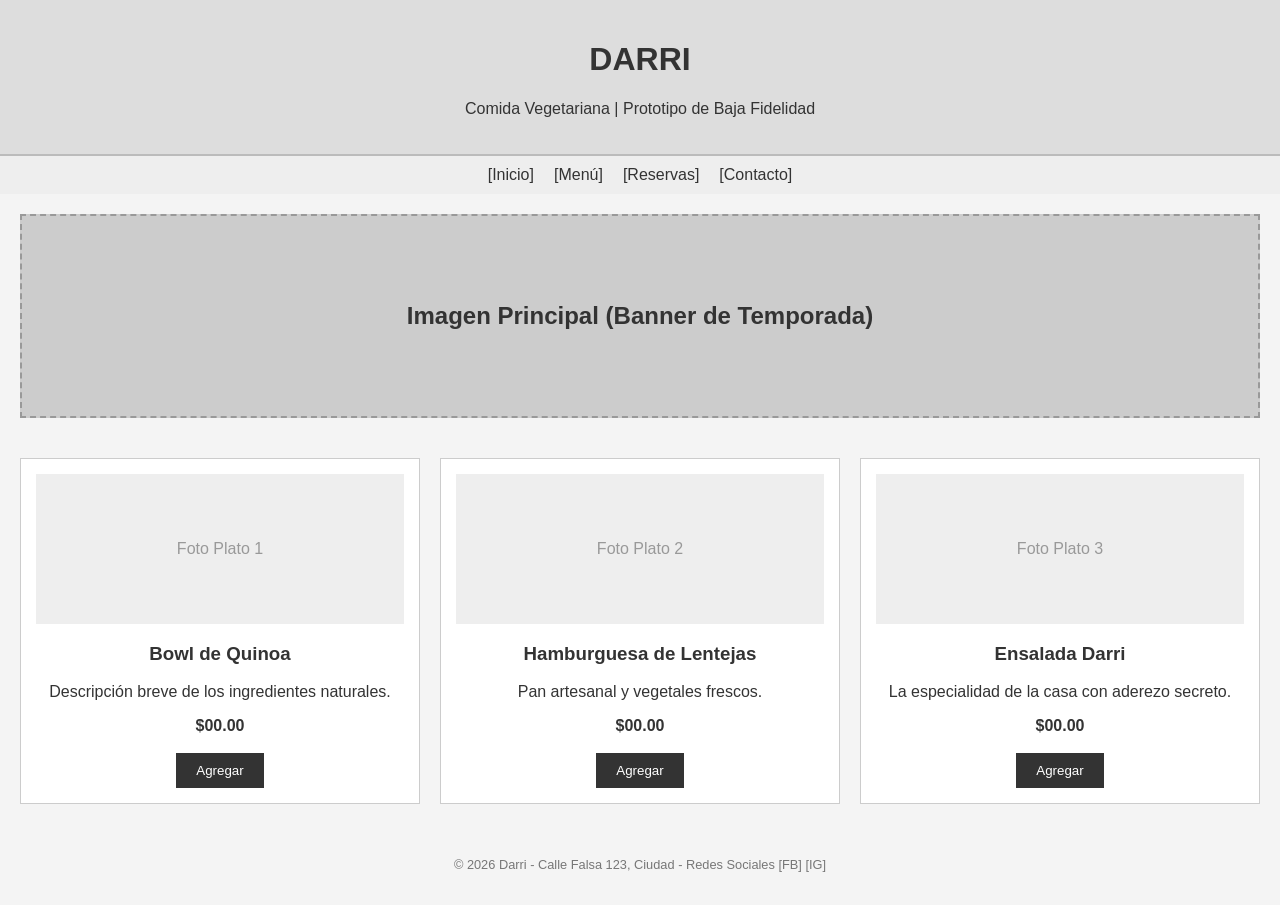
==== PROYECTO FINAL/index.html @ de1afe67 "cambios" ====
<!DOCTYPE html>
<html lang="es">
<head>
    <meta charset="UTF-8">
    <meta name="viewport" content="width=device-width, initial-scale=1.0">
    <title>Wireframe - Darri Comida Vegetariana</title>
    <style>
        /* Estilos de Baja Fidelidad (Gris, Blanco y Negro) */
        body {
            font-family: 'Segoe UI', sans-serif;
            margin: 0;
            background-color: #f4f4f4;
            color: #333;
        }

        header {
            background: #ddd;
            padding: 20px;
            text-align: center;
            border-bottom: 2px solid #bbb;
        }

        nav {
            display: flex;
            justify-content: center;
            gap: 20px;
            padding: 10px;
            background: #eee;
        }

        .hero {
            height: 200px;
            background: #ccc;
            display: flex;
            align-items: center;
            justify-content: center;
            margin: 20px;
            border: 2px dashed #999;
        }

        .container {
            display: grid;
            grid-template-columns: repeat(auto-fit, minmax(250px, 1fr));
            gap: 20px;
            padding: 20px;
        }

        .card {
            background: white;
            border: 1px solid #ccc;
            padding: 15px;
            text-align: center;
        }

        .placeholder-img {
            width: 100%;
            height: 150px;
            background: #eee;
            margin-bottom: 10px;
            display: flex;
            align-items: center;
            justify-content: center;
            color: #999;
        }

        footer {
            text-align: center;
            padding: 20px;
            font-size: 0.8em;
            color: #777;
        }

        button {
            background: #333;
            color: white;
            padding: 10px 20px;
            border: none;
            cursor: pointer;
        }
    </style>
</head>
<body>

    <header>
        <h1>DARRI</h1>
        <p>Comida Vegetariana | Prototipo de Baja Fidelidad</p>
    </header>

    <nav>
        <span>[Inicio]</span>
        <span>[Menú]</span>
        <span>[Reservas]</span>
        <span>[Contacto]</span>
    </nav>

    <section class="hero">
        <h2>Imagen Principal (Banner de Temporada)</h2>
    </section>

    <div class="container">
        <div class="card">
            <div class="placeholder-img">Foto Plato 1</div>
            <h3>Bowl de Quinoa</h3>
            <p>Descripción breve de los ingredientes naturales.</p>
            <strong>$00.00</strong><br><br>
            <button>Agregar</button>
        </div>

        <div class="card">
            <div class="placeholder-img">Foto Plato 2</div>
            <h3>Hamburguesa de Lentejas</h3>
            <p>Pan artesanal y vegetales frescos.</p>
            <strong>$00.00</strong><br><br>
            <button>Agregar</button>
        </div>

        <div class="card">
            <div class="placeholder-img">Foto Plato 3</div>
            <h3>Ensalada Darri</h3>
            <p>La especialidad de la casa con aderezo secreto.</p>
            <strong>$00.00</strong><br><br>
            <button>Agregar</button>
        </div>
    </div>

    <footer>
        <p>&copy; 2026 Darri - Calle Falsa 123, Ciudad - Redes Sociales [FB] [IG]</p>
    </footer>

</body>
</html>
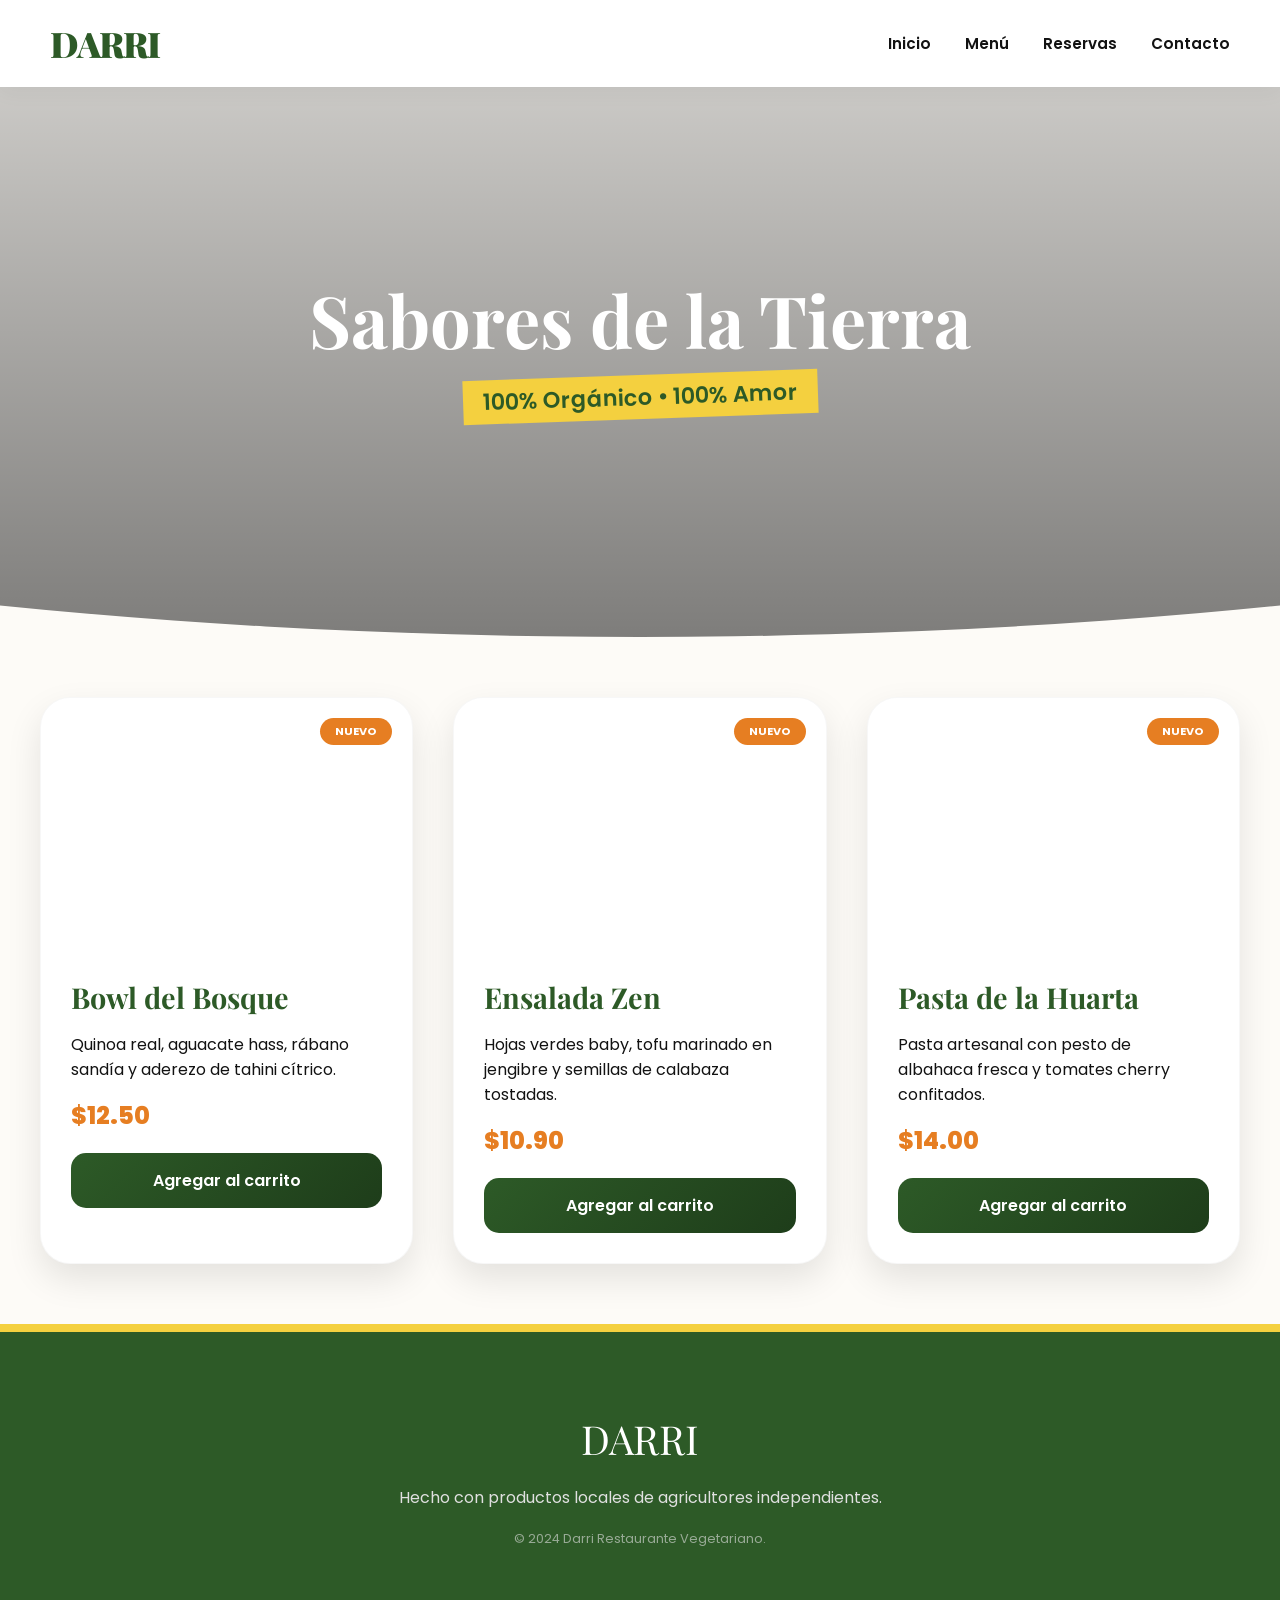
==== commit fc930a4b: "cambios" ====
--- a/PROYECTO FINAL/index.html
+++ b/PROYECTO FINAL/index.html
@@ -3,79 +3,219 @@
 <head>
     <meta charset="UTF-8">
     <meta name="viewport" content="width=device-width, initial-scale=1.0">
-    <title>Wireframe - Darri Comida Vegetariana</title>
+    <title>Darri - Sabores Orgánicos | Alta Fidelidad</title>
+    <link href="https://fonts.googleapis.com/css2?family=Poppins:wght@300;400;600&family=Playfair+Display:wght@700;900&display=swap" rel="stylesheet">
     <style>
-        /* Estilos de Baja Fidelidad (Gris, Blanco y Negro) */
+        :root {
+            /* Nueva Paleta de Colores más rica */
+            --primary-green: #2D5A27; 
+            --accent-orange: #E67E22; /* Toque de zanahoria/terracota */
+            --soft-yellow: #F4D03F;   /* Brillo de sol/maíz */
+            --warm-white: #FDFBF7;
+            --deep-black: #121212;
+            --leaf-green: #4CAF50;
+            --gradient-forest: linear-gradient(135deg, #2D5A27 0%, #1E3D1A 100%);
+            --shadow: 0 15px 35px rgba(0,0,0,0.1);
+        }
+
         body {
-            font-family: 'Segoe UI', sans-serif;
+            font-family: 'Poppins', sans-serif;
             margin: 0;
-            background-color: #f4f4f4;
-            color: #333;
-        }
-
+            background-color: var(--warm-white);
+            color: var(--deep-black);
+            overflow-x: hidden;
+        }
+
+        /* Navegación mejorada */
         header {
-            background: #ddd;
-            padding: 20px;
-            text-align: center;
-            border-bottom: 2px solid #bbb;
-        }
-
-        nav {
+            background: rgba(255, 255, 255, 0.95);
+            backdrop-filter: blur(10px);
+            padding: 20px 50px;
             display: flex;
-            justify-content: center;
-            gap: 20px;
-            padding: 10px;
-            background: #eee;
-        }
-
+            justify-content: space-between;
+            align-items: center;
+            box-shadow: 0 4px 20px rgba(0,0,0,0.05);
+            position: sticky;
+            top: 0;
+            z-index: 1000;
+        }
+
+        header h1 {
+            font-family: 'Playfair Display', serif;
+            margin: 0;
+            color: var(--primary-green);
+            font-size: 2.2rem;
+            font-weight: 900;
+            letter-spacing: -1px;
+        }
+
+        nav a {
+            text-decoration: none;
+            color: var(--deep-black);
+            margin-left: 30px;
+            font-weight: 600;
+            font-size: 0.95rem;
+            position: relative;
+            transition: color 0.3s;
+        }
+
+        /* Línea decorativa en hover */
+        nav a::after {
+            content: '';
+            position: absolute;
+            width: 0;
+            height: 2px;
+            bottom: -5px;
+            left: 0;
+            background-color: var(--accent-orange);
+            transition: width 0.3s;
+        }
+
+        nav a:hover::after { width: 100%; }
+        nav a:hover { color: var(--accent-orange); }
+
+        /* Hero dinámico con colores */
         .hero {
-            height: 200px;
-            background: #ccc;
+            height: 550px;
+            background: linear-gradient(rgba(0,0,0,0.2), rgba(0,0,0,0.5)), 
+                        url('https://images.unsplash.com/photo-1490645935967-10de6ba17061?auto=format&fit=crop&q=80&w=2070');
+            background-size: cover;
+            background-position: center;
             display: flex;
+            flex-direction: column;
             align-items: center;
             justify-content: center;
-            margin: 20px;
-            border: 2px dashed #999;
-        }
-
+            color: white;
+            text-align: center;
+            clip-path: ellipse(150% 100% at 50% 0%); /* Curva moderna en la base */
+        }
+
+        .hero h2 {
+            font-family: 'Playfair Display', serif;
+            font-size: 4.5rem;
+            margin: 0;
+            line-height: 1;
+        }
+
+        .hero p {
+            font-size: 1.4rem;
+            background: var(--soft-yellow);
+            color: var(--primary-green);
+            padding: 5px 20px;
+            font-weight: 600;
+            transform: rotate(-2deg); /* Estilo artesanal */
+            margin-top: 20px;
+        }
+
+        /* Grid de Menú con más color */
         .container {
+            max-width: 1200px;
+            margin: 60px auto;
             display: grid;
-            grid-template-columns: repeat(auto-fit, minmax(250px, 1fr));
-            gap: 20px;
-            padding: 20px;
+            grid-template-columns: repeat(auto-fit, minmax(320px, 1fr));
+            gap: 40px;
+            padding: 0 20px;
         }
 
         .card {
             background: white;
-            border: 1px solid #ccc;
+            border-radius: 30px;
+            overflow: hidden;
+            box-shadow: var(--shadow);
+            transition: all 0.4s ease;
+            border: 1px solid rgba(0,0,0,0.03);
+            position: relative;
+        }
+
+        /* Badge de "Fresco" */
+        .card::before {
+            content: 'NUEVO';
+            position: absolute;
+            top: 20px;
+            right: 20px;
+            background: var(--accent-orange);
+            color: white;
+            padding: 5px 15px;
+            font-size: 0.7rem;
+            font-weight: bold;
+            border-radius: 20px;
+            z-index: 10;
+        }
+
+        .card:hover {
+            transform: translateY(-15px) scale(1.02);
+            box-shadow: 0 20px 40px rgba(45, 90, 39, 0.15);
+        }
+
+        .card-img {
+            width: 100%;
+            height: 250px;
+            background-size: cover;
+            background-position: center;
+            transition: transform 0.6s;
+        }
+
+        .card:hover .card-img { transform: scale(1.1); }
+
+        .card-content {
+            padding: 30px;
+        }
+
+        .card-content h3 {
+            margin: 0 0 10px 0;
+            font-family: 'Playfair Display', serif;
+            font-size: 1.8rem;
+            color: var(--primary-green);
+        }
+
+        .price {
+            font-weight: 800;
+            color: var(--accent-orange);
+            font-size: 1.5rem;
+            display: block;
+            margin-bottom: 20px;
+        }
+
+        button {
+            background: var(--gradient-forest);
+            color: white;
+            width: 100%;
             padding: 15px;
+            border: none;
+            border-radius: 15px;
+            cursor: pointer;
+            font-family: 'Poppins', sans-serif;
+            font-weight: 600;
+            font-size: 1rem;
+            transition: all 0.3s;
+        }
+
+        button:hover {
+            background: var(--deep-black);
+            letter-spacing: 1px;
+        }
+
+        /* Footer con Color Deep Green */
+        footer {
+            background: var(--primary-green);
+            color: #e0e0e0;
+            padding: 80px 20px;
             text-align: center;
-        }
-
-        .placeholder-img {
-            width: 100%;
-            height: 150px;
-            background: #eee;
-            margin-bottom: 10px;
-            display: flex;
-            align-items: center;
-            justify-content: center;
-            color: #999;
-        }
-
-        footer {
-            text-align: center;
-            padding: 20px;
-            font-size: 0.8em;
-            color: #777;
-        }
-
-        button {
-            background: #333;
-            color: white;
-            padding: 10px 20px;
-            border: none;
-            cursor: pointer;
+            border-top: 8px solid var(--soft-yellow);
+        }
+
+        .footer-logo {
+            font-family: 'Playfair Display', serif;
+            color: white;
+            font-size: 2.5rem;
+            margin-bottom: 20px;
+        }
+
+        /* Responsive */
+        @media (max-width: 768px) {
+            .hero h2 { font-size: 3rem; }
+            header { padding: 20px; }
+            nav a { margin: 0 8px; font-size: 0.8rem; }
         }
     </style>
 </head>
@@ -83,48 +223,55 @@
 
     <header>
         <h1>DARRI</h1>
-        <p>Comida Vegetariana | Prototipo de Baja Fidelidad</p>
+        <nav>
+            <a href="#">Inicio</a>
+            <a href="#">Menú</a>
+            <a href="#">Reservas</a>
+            <a href="#">Contacto</a>
+        </nav>
     </header>
 
-    <nav>
-        <span>[Inicio]</span>
-        <span>[Menú]</span>
-        <span>[Reservas]</span>
-        <span>[Contacto]</span>
-    </nav>
-
     <section class="hero">
-        <h2>Imagen Principal (Banner de Temporada)</h2>
+        <h2>Sabores de la Tierra</h2>
+        <p>100% Orgánico • 100% Amor</p>
     </section>
 
     <div class="container">
         <div class="card">
-            <div class="placeholder-img">Foto Plato 1</div>
-            <h3>Bowl de Quinoa</h3>
-            <p>Descripción breve de los ingredientes naturales.</p>
-            <strong>$00.00</strong><br><br>
-            <button>Agregar</button>
+            <div class="card-img" style="background-image: url('https://images.unsplash.com/photo-1546069901-ba9599a7e63c?auto=format&fit=crop&q=80&w=800');"></div>
+            <div class="card-content">
+                <h3>Bowl del Bosque</h3>
+                <p>Quinoa real, aguacate hass, rábano sandía y aderezo de tahini cítrico.</p>
+                <span class="price">$12.50</span>
+                <button>Agregar al carrito</button>
+            </div>
         </div>
 
         <div class="card">
-            <div class="placeholder-img">Foto Plato 2</div>
-            <h3>Hamburguesa de Lentejas</h3>
-            <p>Pan artesanal y vegetales frescos.</p>
-            <strong>$00.00</strong><br><br>
-            <button>Agregar</button>
+            <div class="card-img" style="background-image: url('https://images.unsplash.com/photo-1512621776951-a57141f2eefd?auto=format&fit=crop&q=80&w=800');"></div>
+            <div class="card-content">
+                <h3>Ensalada Zen</h3>
+                <p>Hojas verdes baby, tofu marinado en jengibre y semillas de calabaza tostadas.</p>
+                <span class="price">$10.90</span>
+                <button>Agregar al carrito</button>
+            </div>
         </div>
 
         <div class="card">
-            <div class="placeholder-img">Foto Plato 3</div>
-            <h3>Ensalada Darri</h3>
-            <p>La especialidad de la casa con aderezo secreto.</p>
-            <strong>$00.00</strong><br><br>
-            <button>Agregar</button>
+            <div class="card-img" style="background-image: url('https://images.unsplash.com/photo-1540420773420-3366772f4999?auto=format&fit=crop&q=80&w=800');"></div>
+            <div class="card-content">
+                <h3>Pasta de la Huarta</h3>
+                <p>Pasta artesanal con pesto de albahaca fresca y tomates cherry confitados.</p>
+                <span class="price">$14.00</span>
+                <button>Agregar al carrito</button>
+            </div>
         </div>
     </div>
 
     <footer>
-        <p>&copy; 2026 Darri - Calle Falsa 123, Ciudad - Redes Sociales [FB] [IG]</p>
+        <div class="footer-logo">DARRI</div>
+        <p>Hecho con productos locales de agricultores independientes.</p>
+        <p style="margin-top: 20px; font-size: 0.8rem; opacity: 0.6;">© 2024 Darri Restaurante Vegetariano.</p>
     </footer>
 
 </body>
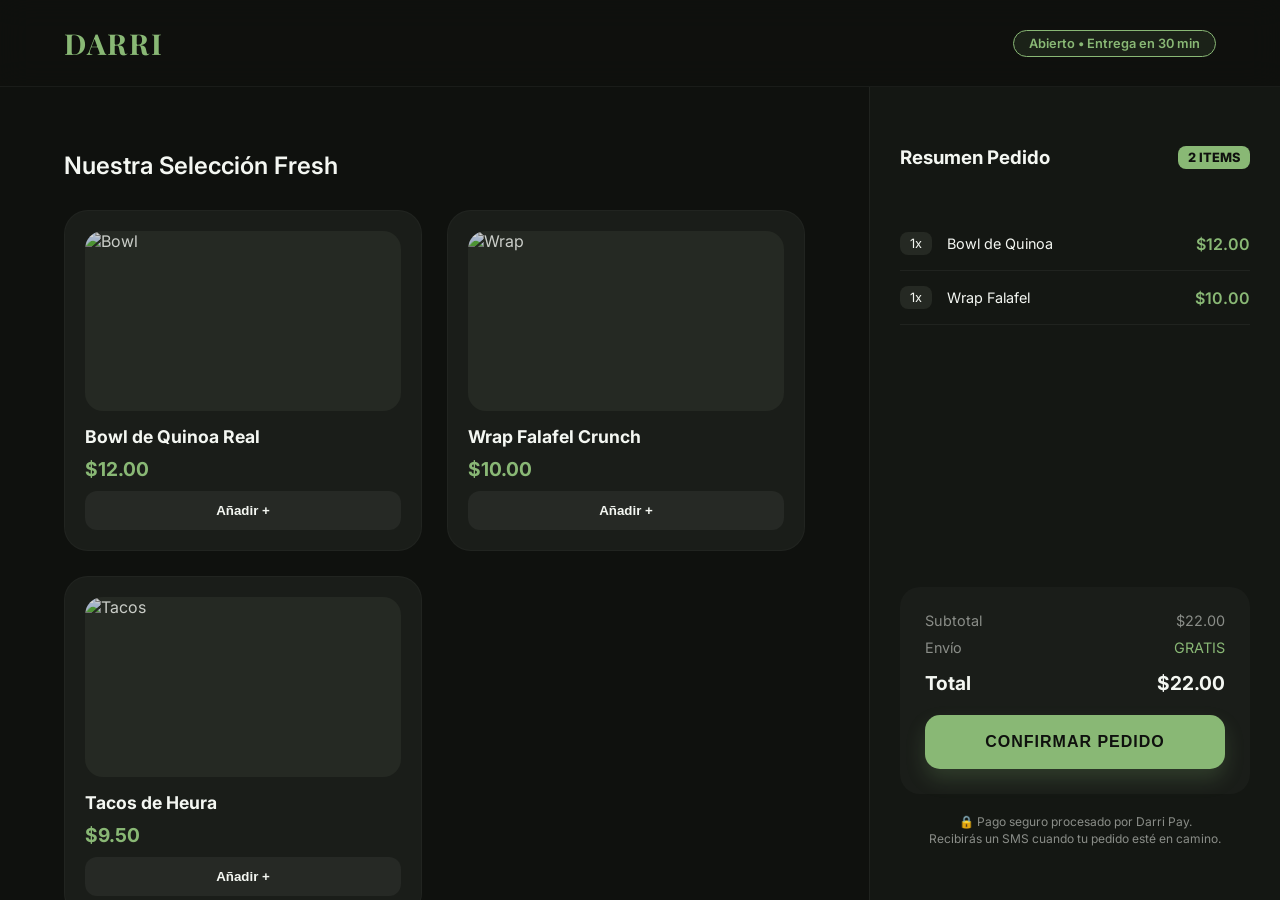
==== commit 97a6c99a: "cambios" ====
--- a/PROYECTO FINAL/index.html
+++ b/PROYECTO FINAL/index.html
@@ -3,219 +3,233 @@
 <head>
     <meta charset="UTF-8">
     <meta name="viewport" content="width=device-width, initial-scale=1.0">
-    <title>Darri - Sabores Orgánicos | Alta Fidelidad</title>
-    <link href="https://fonts.googleapis.com/css2?family=Poppins:wght@300;400;600&family=Playfair+Display:wght@700;900&display=swap" rel="stylesheet">
+    <title>Darri | Pedidos Premium</title>
+    <link href="https://fonts.googleapis.com/css2?family=Inter:wght@300;400;600;700&family=Playfair+Display:wght@700&display=swap" rel="stylesheet">
     <style>
         :root {
-            /* Nueva Paleta de Colores más rica */
-            --primary-green: #2D5A27; 
-            --accent-orange: #E67E22; /* Toque de zanahoria/terracota */
-            --soft-yellow: #F4D03F;   /* Brillo de sol/maíz */
-            --warm-white: #FDFBF7;
-            --deep-black: #121212;
-            --leaf-green: #4CAF50;
-            --gradient-forest: linear-gradient(135deg, #2D5A27 0%, #1E3D1A 100%);
-            --shadow: 0 15px 35px rgba(0,0,0,0.1);
-        }
-
-        body {
-            font-family: 'Poppins', sans-serif;
-            margin: 0;
-            background-color: var(--warm-white);
-            color: var(--deep-black);
-            overflow-x: hidden;
-        }
-
-        /* Navegación mejorada */
-        header {
-            background: rgba(255, 255, 255, 0.95);
-            backdrop-filter: blur(10px);
-            padding: 20px 50px;
+            --bg-dark: #0F110E;
+            --card-bg: #1A1D19;
+            --primary-green: #89B875;
+            --accent-green: #2D5A27;
+            --text-white: #F4F7F2;
+            --text-muted: #8A8D88;
+            --shadow-soft: 0 20px 40px rgba(0,0,0,0.4);
+            --transition: all 0.3s cubic-bezier(0.4, 0, 0.2, 1);
+        }
+
+        body { 
+            font-family: 'Inter', sans-serif; 
+            margin: 0; 
+            display: flex; 
+            flex-direction: column; 
+            height: 100vh; 
+            background: var(--bg-dark); 
+            color: var(--text-white);
+            overflow: hidden;
+        }
+
+        /* --- Header --- */
+        header { 
+            background: rgba(15, 17, 14, 0.8);
+            backdrop-filter: blur(15px);
+            padding: 1.5rem 5%; 
             display: flex;
             justify-content: space-between;
             align-items: center;
-            box-shadow: 0 4px 20px rgba(0,0,0,0.05);
-            position: sticky;
-            top: 0;
-            z-index: 1000;
-        }
-
-        header h1 {
-            font-family: 'Playfair Display', serif;
-            margin: 0;
+            border-bottom: 1px solid rgba(255,255,255,0.05);
+        }
+
+        header h1 { 
+            font-family: 'Playfair Display', serif; 
+            font-size: 1.8rem; 
+            margin: 0; 
             color: var(--primary-green);
-            font-size: 2.2rem;
-            font-weight: 900;
-            letter-spacing: -1px;
-        }
-
-        nav a {
-            text-decoration: none;
-            color: var(--deep-black);
-            margin-left: 30px;
+            letter-spacing: 2px;
+        }
+
+        .status-pill {
+            background: rgba(137, 184, 117, 0.1);
+            color: var(--primary-green);
+            padding: 5px 15px;
+            border-radius: 20px;
+            font-size: 0.8rem;
             font-weight: 600;
-            font-size: 0.95rem;
+            border: 1px solid var(--primary-green);
+        }
+
+        /* --- Layout Principal --- */
+        .main-layout { display: flex; flex: 1; overflow: hidden; }
+
+        /* --- Sección de Menú --- */
+        .menu-section { 
+            flex: 3; 
+            padding: 40px 5%; 
+            overflow-y: auto;
+            scrollbar-width: thin;
+        }
+
+        .menu-section h3 {
+            font-size: 1.5rem;
+            margin-bottom: 30px;
+            font-weight: 600;
+        }
+
+        .grid { 
+            display: grid; 
+            grid-template-columns: repeat(auto-fill, minmax(260px, 1fr)); 
+            gap: 25px; 
+        }
+
+        /* --- Tarjetas de Producto Hi-Fi --- */
+        .card { 
+            background: var(--card-bg); 
+            padding: 20px; 
+            border-radius: 24px; 
+            transition: var(--transition);
+            border: 1px solid rgba(255,255,255,0.03);
             position: relative;
-            transition: color 0.3s;
-        }
-
-        /* Línea decorativa en hover */
-        nav a::after {
-            content: '';
-            position: absolute;
-            width: 0;
-            height: 2px;
-            bottom: -5px;
-            left: 0;
-            background-color: var(--accent-orange);
-            transition: width 0.3s;
-        }
-
-        nav a:hover::after { width: 100%; }
-        nav a:hover { color: var(--accent-orange); }
-
-        /* Hero dinámico con colores */
-        .hero {
-            height: 550px;
-            background: linear-gradient(rgba(0,0,0,0.2), rgba(0,0,0,0.5)), 
-                        url('https://images.unsplash.com/photo-1490645935967-10de6ba17061?auto=format&fit=crop&q=80&w=2070');
-            background-size: cover;
-            background-position: center;
+        }
+
+        .card:hover { 
+            transform: translateY(-8px);
+            border-color: var(--primary-green);
+            box-shadow: 0 10px 30px rgba(137, 184, 117, 0.1);
+        }
+
+        .img-container { 
+            width: 100%; 
+            height: 180px; 
+            background: #252923; 
+            margin-bottom: 15px; 
+            border-radius: 18px; 
+            overflow: hidden;
+            position: relative;
+        }
+
+        .img-container img {
+            width: 100%;
+            height: 100%;
+            object-fit: cover;
+            opacity: 0.8;
+            transition: var(--transition);
+        }
+
+        .card:hover .img-container img { opacity: 1; transform: scale(1.05); }
+
+        .card h4 { margin: 15px 0 5px; font-size: 1.1rem; }
+        .card p { color: var(--primary-green); font-weight: 700; font-size: 1.2rem; margin: 10px 0; }
+        
+        /* Botón Añadir Estilizado */
+        .btn-add { 
+            background: rgba(255,255,255,0.05); 
+            border: none; 
+            padding: 12px; 
+            cursor: pointer; 
+            width: 100%; 
+            font-weight: 600; 
+            color: var(--text-white);
+            border-radius: 12px;
+            transition: var(--transition);
+        }
+
+        .btn-add:hover { 
+            background: var(--primary-green); 
+            color: var(--bg-dark); 
+        }
+
+        /* --- Carrito Lateral Premium --- */
+        .cart-sidebar { 
+            flex: 1; 
+            background: #141713; 
+            border-left: 1px solid rgba(255,255,255,0.05); 
+            padding: 40px 30px; 
+            min-width: 350px; 
             display: flex;
             flex-direction: column;
+        }
+
+        .cart-header {
+            display: flex;
+            justify-content: space-between;
             align-items: center;
-            justify-content: center;
-            color: white;
-            text-align: center;
-            clip-path: ellipse(150% 100% at 50% 0%); /* Curva moderna en la base */
-        }
-
-        .hero h2 {
-            font-family: 'Playfair Display', serif;
-            font-size: 4.5rem;
-            margin: 0;
-            line-height: 1;
-        }
-
-        .hero p {
-            font-size: 1.4rem;
-            background: var(--soft-yellow);
-            color: var(--primary-green);
-            padding: 5px 20px;
-            font-weight: 600;
-            transform: rotate(-2deg); /* Estilo artesanal */
+            margin-bottom: 30px;
+        }
+
+        .cart-items { flex: 1; }
+
+        .cart-item { 
+            display: flex; 
+            align-items: center;
+            gap: 15px;
+            padding: 15px 0; 
+            border-bottom: 1px solid rgba(255,255,255,0.05); 
+        }
+
+        .cart-item-info { flex: 1; }
+        .cart-item-info span { display: block; font-size: 0.9rem; }
+        .cart-item-price { font-weight: 600; color: var(--primary-green); }
+
+        .qty-control {
+            background: #252923;
+            padding: 4px 10px;
+            border-radius: 8px;
+            font-size: 0.8rem;
+        }
+
+        /* --- Totales y Finalizar --- */
+        .summary {
+            background: var(--card-bg);
+            padding: 25px;
+            border-radius: 20px;
             margin-top: 20px;
         }
 
-        /* Grid de Menú con más color */
-        .container {
-            max-width: 1200px;
-            margin: 60px auto;
-            display: grid;
-            grid-template-columns: repeat(auto-fit, minmax(320px, 1fr));
-            gap: 40px;
-            padding: 0 20px;
-        }
-
-        .card {
-            background: white;
-            border-radius: 30px;
-            overflow: hidden;
-            box-shadow: var(--shadow);
-            transition: all 0.4s ease;
-            border: 1px solid rgba(0,0,0,0.03);
-            position: relative;
-        }
-
-        /* Badge de "Fresco" */
-        .card::before {
-            content: 'NUEVO';
-            position: absolute;
-            top: 20px;
-            right: 20px;
-            background: var(--accent-orange);
-            color: white;
-            padding: 5px 15px;
-            font-size: 0.7rem;
-            font-weight: bold;
-            border-radius: 20px;
-            z-index: 10;
-        }
-
-        .card:hover {
-            transform: translateY(-15px) scale(1.02);
-            box-shadow: 0 20px 40px rgba(45, 90, 39, 0.15);
-        }
-
-        .card-img {
-            width: 100%;
-            height: 250px;
-            background-size: cover;
-            background-position: center;
-            transition: transform 0.6s;
-        }
-
-        .card:hover .card-img { transform: scale(1.1); }
-
-        .card-content {
-            padding: 30px;
-        }
-
-        .card-content h3 {
-            margin: 0 0 10px 0;
-            font-family: 'Playfair Display', serif;
-            font-size: 1.8rem;
-            color: var(--primary-green);
-        }
-
-        .price {
+        .total-row {
+            display: flex; 
+            justify-content: space-between; 
+            font-size: 1.2rem;
+            font-weight: 700;
+        }
+
+        .btn-order { 
+            background: var(--primary-green); 
+            color: var(--bg-dark); 
+            width: 100%; 
+            padding: 18px; 
+            border: none; 
+            border-radius: 15px;
+            margin-top: 20px; 
+            cursor: pointer; 
+            font-size: 1rem; 
+            font-weight: 700;
+            text-transform: uppercase;
+            letter-spacing: 1px;
+            transition: var(--transition);
+            box-shadow: 0 10px 20px rgba(137, 184, 117, 0.2);
+        }
+
+        .btn-order:hover { 
+            transform: scale(1.02);
+            filter: brightness(1.1);
+        }
+
+        .badge { 
+            background: var(--primary-green); 
+            color: var(--bg-dark); 
+            padding: 4px 10px; 
+            border-radius: 8px; 
+            font-size: 0.8rem; 
             font-weight: 800;
-            color: var(--accent-orange);
-            font-size: 1.5rem;
-            display: block;
-            margin-bottom: 20px;
-        }
-
-        button {
-            background: var(--gradient-forest);
-            color: white;
-            width: 100%;
-            padding: 15px;
-            border: none;
-            border-radius: 15px;
-            cursor: pointer;
-            font-family: 'Poppins', sans-serif;
-            font-weight: 600;
-            font-size: 1rem;
-            transition: all 0.3s;
-        }
-
-        button:hover {
-            background: var(--deep-black);
-            letter-spacing: 1px;
-        }
-
-        /* Footer con Color Deep Green */
-        footer {
-            background: var(--primary-green);
-            color: #e0e0e0;
-            padding: 80px 20px;
-            text-align: center;
-            border-top: 8px solid var(--soft-yellow);
-        }
-
-        .footer-logo {
-            font-family: 'Playfair Display', serif;
-            color: white;
-            font-size: 2.5rem;
-            margin-bottom: 20px;
-        }
-
-        /* Responsive */
-        @media (max-width: 768px) {
-            .hero h2 { font-size: 3rem; }
-            header { padding: 20px; }
-            nav a { margin: 0 8px; font-size: 0.8rem; }
+        }
+
+        /* --- Estética de barra de desplazamiento --- */
+        .menu-section::-webkit-scrollbar { width: 6px; }
+        .menu-section::-webkit-scrollbar-thumb { background: rgba(255,255,255,0.1); border-radius: 10px; }
+
+        @media (max-width: 900px) {
+            .main-layout { flex-direction: column; overflow-y: auto; }
+            .cart-sidebar { border-left: none; border-top: 1px solid rgba(255,255,255,0.1); min-width: auto; }
+            body { overflow-y: auto; }
         }
     </style>
 </head>
@@ -223,56 +237,85 @@
 
     <header>
         <h1>DARRI</h1>
-        <nav>
-            <a href="#">Inicio</a>
-            <a href="#">Menú</a>
-            <a href="#">Reservas</a>
-            <a href="#">Contacto</a>
-        </nav>
+        <div class="status-pill">Abierto • Entrega en 30 min</div>
     </header>
 
-    <section class="hero">
-        <h2>Sabores de la Tierra</h2>
-        <p>100% Orgánico • 100% Amor</p>
-    </section>
-
-    <div class="container">
-        <div class="card">
-            <div class="card-img" style="background-image: url('https://images.unsplash.com/photo-1546069901-ba9599a7e63c?auto=format&fit=crop&q=80&w=800');"></div>
-            <div class="card-content">
-                <h3>Bowl del Bosque</h3>
-                <p>Quinoa real, aguacate hass, rábano sandía y aderezo de tahini cítrico.</p>
-                <span class="price">$12.50</span>
-                <button>Agregar al carrito</button>
+    <div class="main-layout">
+        <section class="menu-section">
+            <h3>Nuestra Selección Fresh</h3>
+            <div class="grid">
+                <div class="card">
+                    <div class="img-container">
+                        <img src="https://images.unsplash.com/photo-1512621776951-a57141f2eefd?auto=format&fit=crop&q=80&w=500" alt="Bowl">
+                    </div>
+                    <h4>Bowl de Quinoa Real</h4>
+                    <p>$12.00</p>
+                    <button class="btn-add">Añadir +</button>
+                </div>
+                <div class="card">
+                    <div class="img-container">
+                        <img src="https://images.unsplash.com/photo-1547050605-2f267039023c?auto=format&fit=crop&q=80&w=500" alt="Wrap">
+                    </div>
+                    <h4>Wrap Falafel Crunch</h4>
+                    <p>$10.00</p>
+                    <button class="btn-add">Añadir +</button>
+                </div>
+                <div class="card">
+                    <div class="img-container">
+                        <img src="https://images.unsplash.com/photo-1565299624946-b28f40a0ae38?auto=format&fit=crop&q=80&w=500" alt="Tacos">
+                    </div>
+                    <h4>Tacos de Heura</h4>
+                    <p>$9.50</p>
+                    <button class="btn-add">Añadir +</button>
+                </div>
             </div>
-        </div>
-
-        <div class="card">
-            <div class="card-img" style="background-image: url('https://images.unsplash.com/photo-1512621776951-a57141f2eefd?auto=format&fit=crop&q=80&w=800');"></div>
-            <div class="card-content">
-                <h3>Ensalada Zen</h3>
-                <p>Hojas verdes baby, tofu marinado en jengibre y semillas de calabaza tostadas.</p>
-                <span class="price">$10.90</span>
-                <button>Agregar al carrito</button>
+        </section>
+
+        <aside class="cart-sidebar">
+            <div class="cart-header">
+                <h3>Resumen Pedido</h3>
+                <span class="badge">2 ITEMS</span>
             </div>
-        </div>
-
-        <div class="card">
-            <div class="card-img" style="background-image: url('https://images.unsplash.com/photo-1540420773420-3366772f4999?auto=format&fit=crop&q=80&w=800');"></div>
-            <div class="card-content">
-                <h3>Pasta de la Huarta</h3>
-                <p>Pasta artesanal con pesto de albahaca fresca y tomates cherry confitados.</p>
-                <span class="price">$14.00</span>
-                <button>Agregar al carrito</button>
+
+            <div class="cart-items">
+                <div class="cart-item">
+                    <div class="qty-control">1x</div>
+                    <div class="cart-item-info">
+                        <span>Bowl de Quinoa</span>
+                    </div>
+                    <div class="cart-item-price">$12.00</div>
+                </div>
+                <div class="cart-item">
+                    <div class="qty-control">1x</div>
+                    <div class="cart-item-info">
+                        <span>Wrap Falafel</span>
+                    </div>
+                    <div class="cart-item-price">$10.00</div>
+                </div>
             </div>
-        </div>
+            
+            <div class="summary">
+                <div style="display: flex; justify-content: space-between; color: var(--text-muted); margin-bottom: 10px; font-size: 0.9rem;">
+                    <span>Subtotal</span>
+                    <span>$22.00</span>
+                </div>
+                <div style="display: flex; justify-content: space-between; color: var(--text-muted); margin-bottom: 15px; font-size: 0.9rem;">
+                    <span>Envío</span>
+                    <span style="color: var(--primary-green);">GRATIS</span>
+                </div>
+                <div class="total-row">
+                    <span>Total</span>
+                    <span>$22.00</span>
+                </div>
+                <button class="btn-order">Confirmar Pedido</button>
+            </div>
+
+            <p style="font-size: 0.75rem; color: var(--text-muted); margin-top: 20px; text-align: center; line-height: 1.4;">
+                🔒 Pago seguro procesado por Darri Pay. <br>
+                Recibirás un SMS cuando tu pedido esté en camino.
+            </p>
+        </aside>
     </div>
-
-    <footer>
-        <div class="footer-logo">DARRI</div>
-        <p>Hecho con productos locales de agricultores independientes.</p>
-        <p style="margin-top: 20px; font-size: 0.8rem; opacity: 0.6;">© 2024 Darri Restaurante Vegetariano.</p>
-    </footer>
 
 </body>
 </html>
